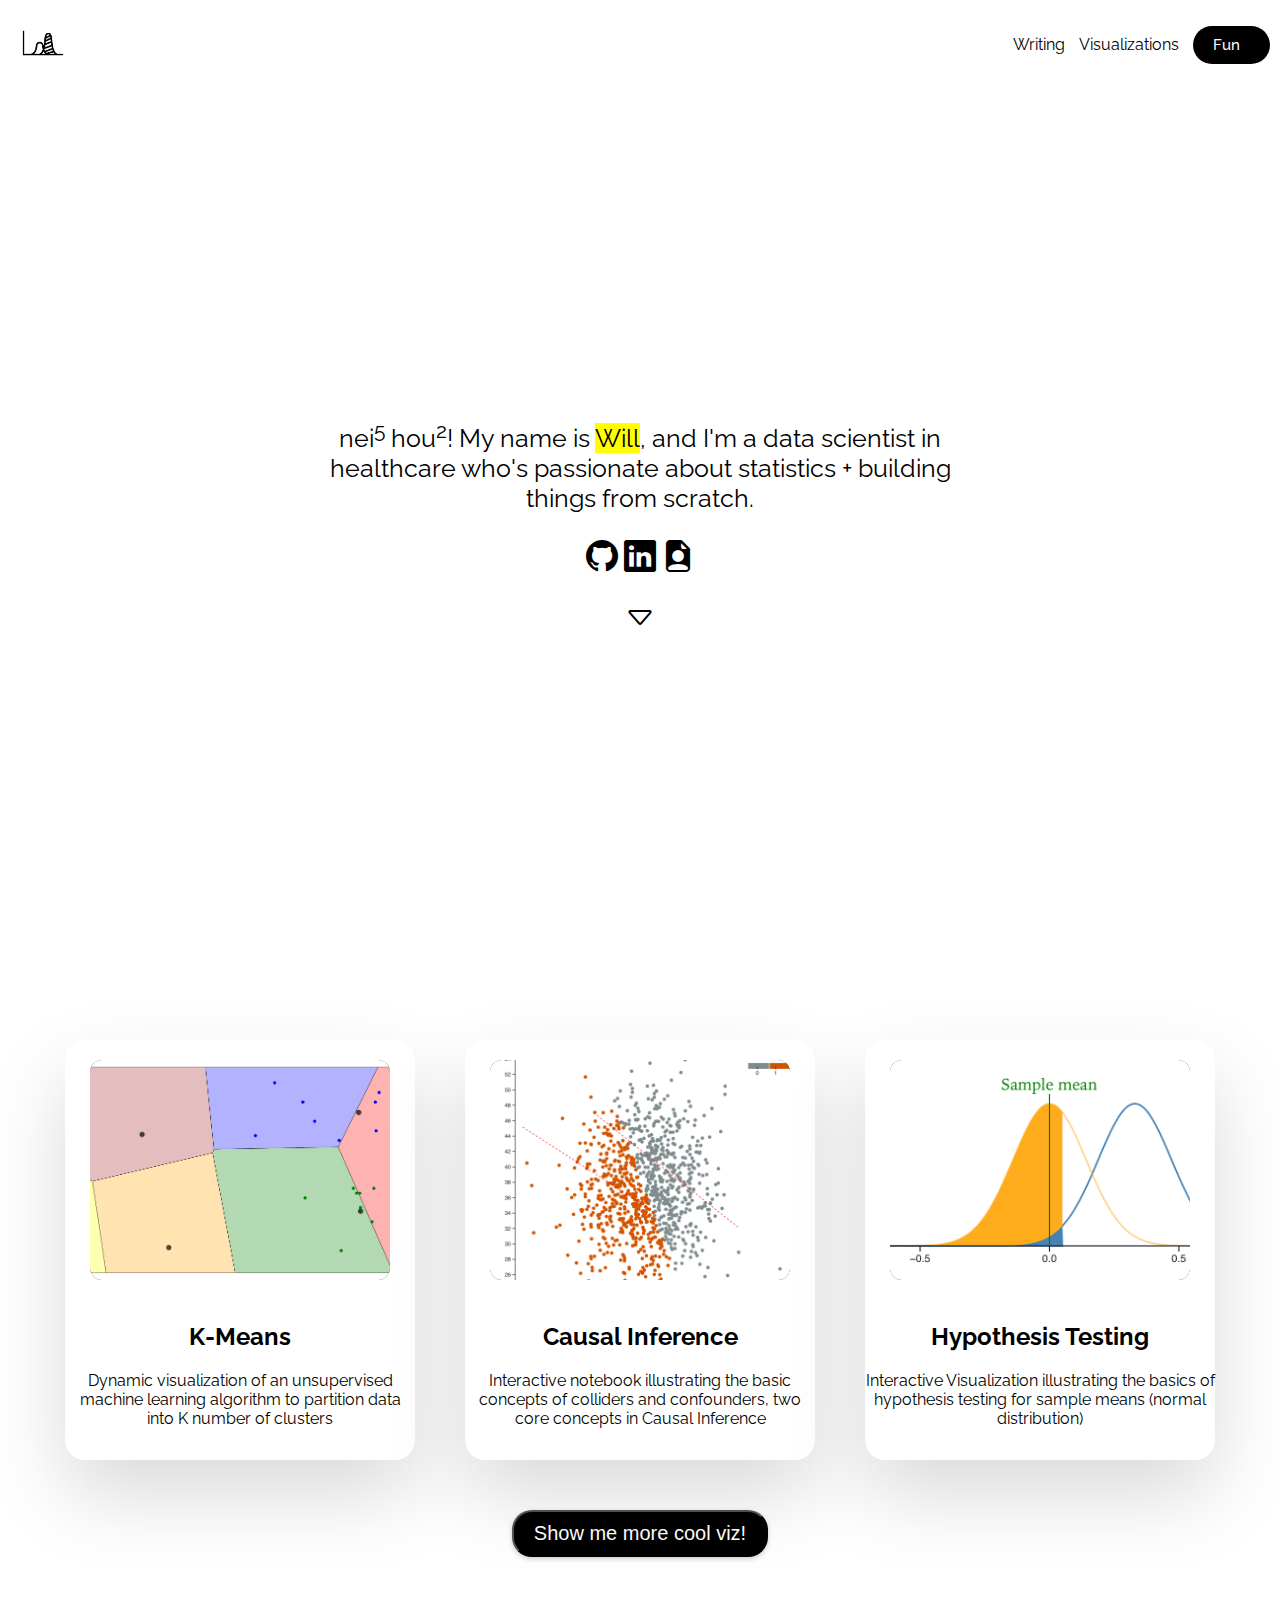
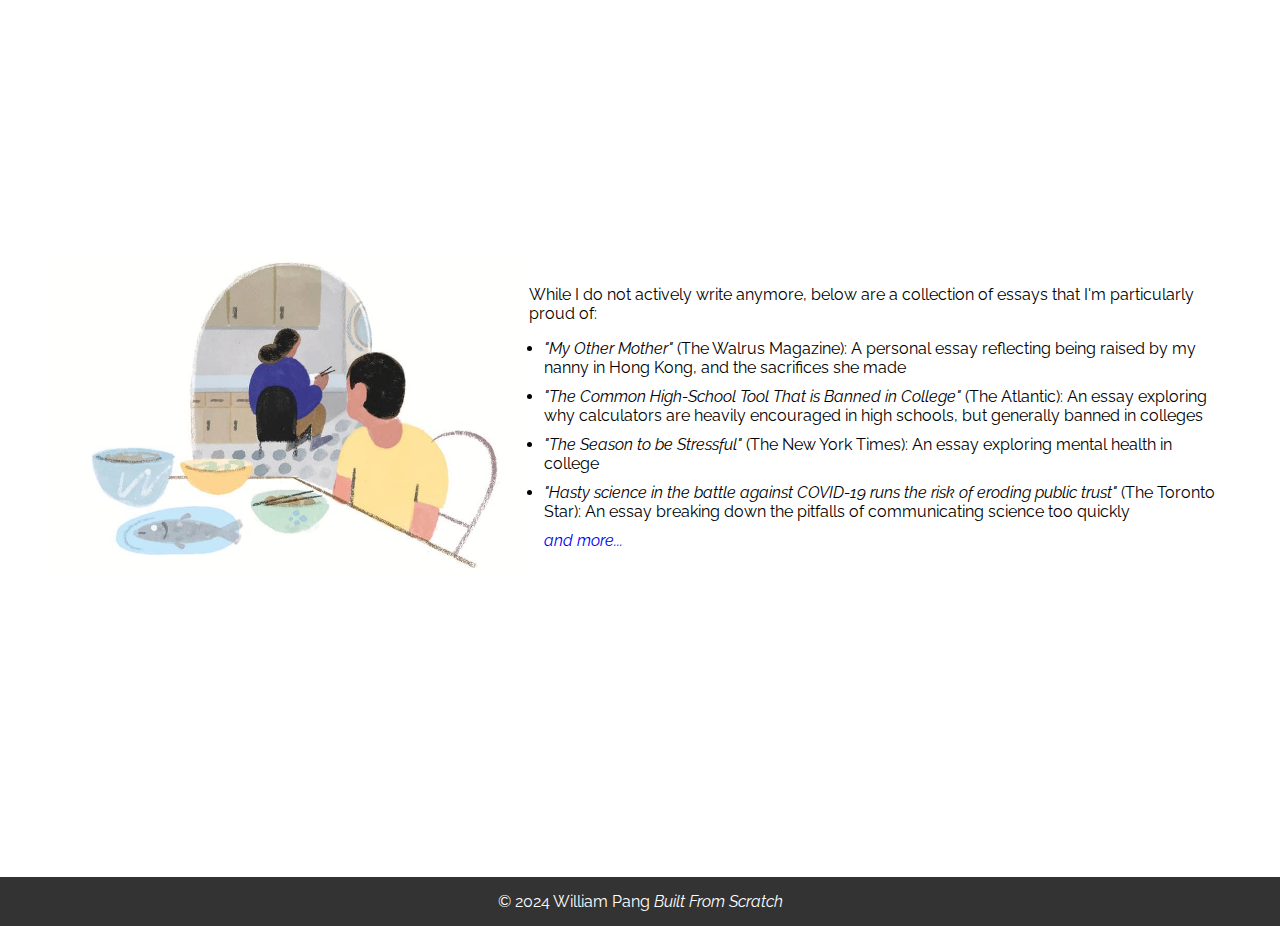
==== index.html @ 9d9d0ae9 "Added support for mobile devices meta tag" ====
<!DOCTYPE html>
<html lang="en">
<head>
    <meta charset="UTF-8">
    <!-- Meta Tag for Mobile Devices -->
    <meta name="viewport" content="width=device-width, initial-scale=1.0">
    <title>William Pang</title>
    <!-- Bootstrap Icons -->
    <link href="https://cdn.jsdelivr.net/npm/bootstrap-icons/font/bootstrap-icons.css" rel="stylesheet">
    <!-- Favicon -->
    <link rel="shortcut icon" type="image/x-icon" href="image/logo.png">
    <!-- Fonts -->
    <link rel="preconnect" href="https://fonts.googleapis.com">
    <link rel="preconnect" href="https://fonts.gstatic.com" crossorigin>
    <!-- Raleway -->
    <link href="https://fonts.googleapis.com/css2?family=Raleway:wght@100..900&display=swap" rel="stylesheet">
    <!-- Link to CSS file -->
    <link rel="stylesheet" href="css/styles.css">
</head>
<body>
    <!-- Navigation Bar -->
    <nav>
        <div class="logo">
            <img src="image/logo.png" alt="Logo">
        </div>
        <ul>
                <li><a href="#writing">Writing</a></li>
                <li><a href="#visualization">Visualizations</a></li>
                <li><button><a href="#">Fun</a></button></li>
        </ul>
    </nav>

    <!-- Landing Site About Me -->
    <div class="landing-centered-container">
        <h3 class = "raleway-400"><a href="https://www.cantonese.sheik.co.uk/dictionary/words/2949/">nei<sup>5</sup> hou<sup>2</sup></a>!
            My name is <span style="background-color: #FFFF00">Will</span>, and I'm a data scientist in healthcare who's passionate about
        statistics + building things from scratch.
            <p>
                <a href="https://github.com/will-pang" target="_blank"><i class="bi bi-github" style="font-size: 2rem"></i></a>
                <a href="https://www.linkedin.com/in/william-pang-lh/" target="_blank"><i class="bi bi-linkedin" style="font-size: 2rem"></i></a>
                <a href="https://www.overleaf.com/read/mhnhqrkftcqs#db350b" target="_blank"><i class="bi bi-file-earmark-person-fill" style="font-size: 2rem"></i></a>
            </p>
            <p>
                <a href="#visualization"><i class="bi bi-caret-down"  style="font-size: 2rem;"></i></a>
            </p>
        </h3>
    </div>

    <!-- Landing Site Visualization Highlights -->
  <div class="cards-container" id = "visualization">

    <div class="custom-card">
      <div class="img-box"><a href="https://observablehq.com/@williampangbest1/k-means-clustering"><img src="image/kmeans.png"></a></div>
      <div class="custom-content">
        <h2>K-Means</h2>
        <p>Dynamic visualization of an unsupervised machine learning algorithm to partition data into K number of clusters</p>
      </div>
    </div>

    <div class="custom-card">
      <div class="img-box"><a href = "https://observablehq.com/@williampangbest1/colliders-and-confounders"><img src="image/confounders.png"></a></div>
      <div class="custom-content">
        <h2>Causal Inference</h2>
        <p>Interactive notebook illustrating the basic concepts of colliders and confounders, two core concepts in Causal Inference</p>
      </div>
    </div>

    <div class="custom-card">
      <div class="img-box"><a href = "https://observablehq.com/@williampangbest1/hypothesis-testing"><img src="image/normal.png"></a></div>
      <div class="custom-content">
        <h2>Hypothesis Testing</h2>
        <p>Interactive Visualization illustrating the basics of hypothesis testing for sample means (normal distribution)</p>
      </div>
    </div>
  </div>

    <div class="generic-centered-container">
        <a href = "https://observablehq.com/@williampangbest1"><button class="pill-btn">Show me more cool viz!</button></a>
    </div>

    <!-- Landing Site Writing Highlights -->
    <div class = "single-image-single-text-container" id = "writing">

        <div class = "image">
            <a href = "https://thewalrus.ca/my-other-mother/"><img src="image/My-Other-Mother.jpg" alt="Your Image"></a>
        </div>

        <div class = "text">
            <p>While I do not actively write anymore, below are a collection of essays that I'm particularly proud of:</p>
            <ul>
                <li>
                    <a href = "https://thewalrus.ca/my-other-mother/"><em>"My Other Mother"</em> (The Walrus Magazine):</a>
                A personal essay reflecting being raised by my nanny in Hong Kong, and the sacrifices she made
                </li>

                <li>
                    <a href = "https://www.theatlantic.com/education/archive/2016/12/the-conundrum-of-calculators-in-the-classroom/493961/#">
                        <em>"The Common High-School Tool That is Banned in College"</em> (The Atlantic):</a>
                    An essay exploring why calculators are heavily encouraged in high schools, but generally banned in colleges
                </li>

                <li>
                    <a href = "https://www.nytimes.com/2016/12/19/opinion/the-season-to-be-stressful.html">
                        <em>"The Season to be Stressful"</em> (The New York Times):</a>
                    An essay exploring mental health in college
                </li>

                <li>
                    <a href = "https://www.nytimes.com/2016/12/19/opinion/the-season-to-be-stressful.html">
                        <em>"Hasty science in the battle against COVID-19 runs the risk of eroding public trust"</em> (The Toronto Star):</a>
                    An essay breaking down the pitfalls of communicating science too quickly
                </li>

                    <a style = "text-decoration: none" href = "https://muckrack.com/william-pang">
                        <em>and more...</em>
                    </a>
            </ul>
        </div>
    </div>

<footer class="site-footer">
        <div class="footer-content">
            <p>&copy; 2024 William Pang <em>Built From Scratch</em></p>
        </div>
</footer>




</body>
</html>
---- css/styles.css ----
/* References:
- CSS Flex Box Guide: https://css-tricks.com/snippets/css/a-guide-to-flexbox/
/*

/* Global */

html, body {
    font-family: "Raleway", sans-serif;
    font-weight: 400;
    height: 100%;
    margin: 0;
}

/* Text */

h3 {
    font-size: 25px;
    font-family: "Raleway", sans-serif;
    font-weight: 400;
}

h3 a {
    text-decoration: None;
    color: black;
}

/* Fonts */

.raleway-400 {
  font-family: "Raleway", sans-serif;
  font-optical-sizing: auto;
  font-weight: 400;
  font-style: normal;
}

/* Containers */

/* Landing Center */
.landing-centered-container {
    display: flex;
    justify-content: center;
    align-items: center;
    margin: auto;
    height: 100%;
    width: 50%;
    text-align: center;
}

/* Cards Containers */
.cards-container {
    position: relative;
    display: flex;
    justify-content: center;
    align-items: center;
    flex-wrap: wrap;
    gap: 30px 50px;
    padding: 50px 50px;
}
.cards-container .custom-card {
    position: relative;
    display: flex;
    justify-content: center;
    align-items: space-evenly;
    width: 350px;
    max-width: 100%;
    height: 420px;
    background: #FFF;
    border-radius: 20px;
    box-shadow: 0 35px 80px rgba(0, 0, 0, 0.15);
}

.cards-container .custom-card .img-box {
    position: absolute;
    top: 20px;
    width: 300px;
    height: 220px;
    background: #333;
    border-radius: 12px;
    overflow: hidden;
}

.cards-container .custom-card .img-box img {
    position: absolute;
    top: 0;
    left: 0;
    width: 100%;
    height: 100%;
    object-fit: cover;
}
.cards-container .custom-card .custom-content {
    position: absolute;
    top: 252px;
    width: 100%;
    height: 35px;
    padding: 10px;
    text-align: center;
}

/* Generic Center Box */
.generic-centered-container{
    display: flex;
    justify-content: center;
}

/* Single Image and Text side by side container */
.single-image-single-text-container{
    display: flex;
    justify-content: center;
    align-items: center;
    height: 100%;
    max-width: 100%;
    padding: 10px 50px;
    gap: 5px;
}

.single-image-single-text-container .image{
    display: flex;
    justify-content: center;
    align-items: center;
}

.single-image-single-text-container .image img{
    max-width: 100%
}

.single-image-single-text-container .text{
    justify-content: baseline;
    max-width: 100%
}

.single-image-single-text-container ul {
    padding-left: 15px;

}

.single-image-single-text-container ul li {
    margin: 10px 0
}

.single-image-single-text-container ul li a {
    text-decoration: None;
    color: black;
}

/* Navigation Bar */

.logo img {
    height: 50px;
    width: auto;
    margin-right: 10px;
}

nav {
    background-color: #FFF;
    padding: 10px;
    font-family: 'Raleway';
    font-weight: 400;
    display: flex;
    justify-content: space-between;
    align-items: center;
}

nav ul li{
    display: inline;
}

nav ul li a{
    margin-right: 10px;
    text-decoration: None;
    color: black;
}

nav ul li button {
    flex-direction: column;
    align-items: center;
    padding: 10px 20px;
    border-radius: 60px;
    border: none;
    background: black;
    color: #DFDEDF;
}

nav ul li button a{
    color: white;
    font-family: 'Raleway';
    font-weight: 500;
    font-size: 15px;
}

/* Buttons */
.pill-btn {
  background-color: black;
  color: white;
  padding: 10px 20px;
  border-radius: 20px;
  font-size: 20px;
  box-shadow: 0 2px 5px rgba(0, 0, 0, 0.2);
}

/* Footer */
.site-footer {
    background-color: #333;
    color: #fff;
    text-align: center;
    padding: 15px 0;
    position: relative;
    bottom: 0;
    width: 100%;
}

.footer-content {
    max-width: 1200px;
    margin: 0 auto;
    padding: 0 20px;
}

.footer-content p {
    margin: 0;
}
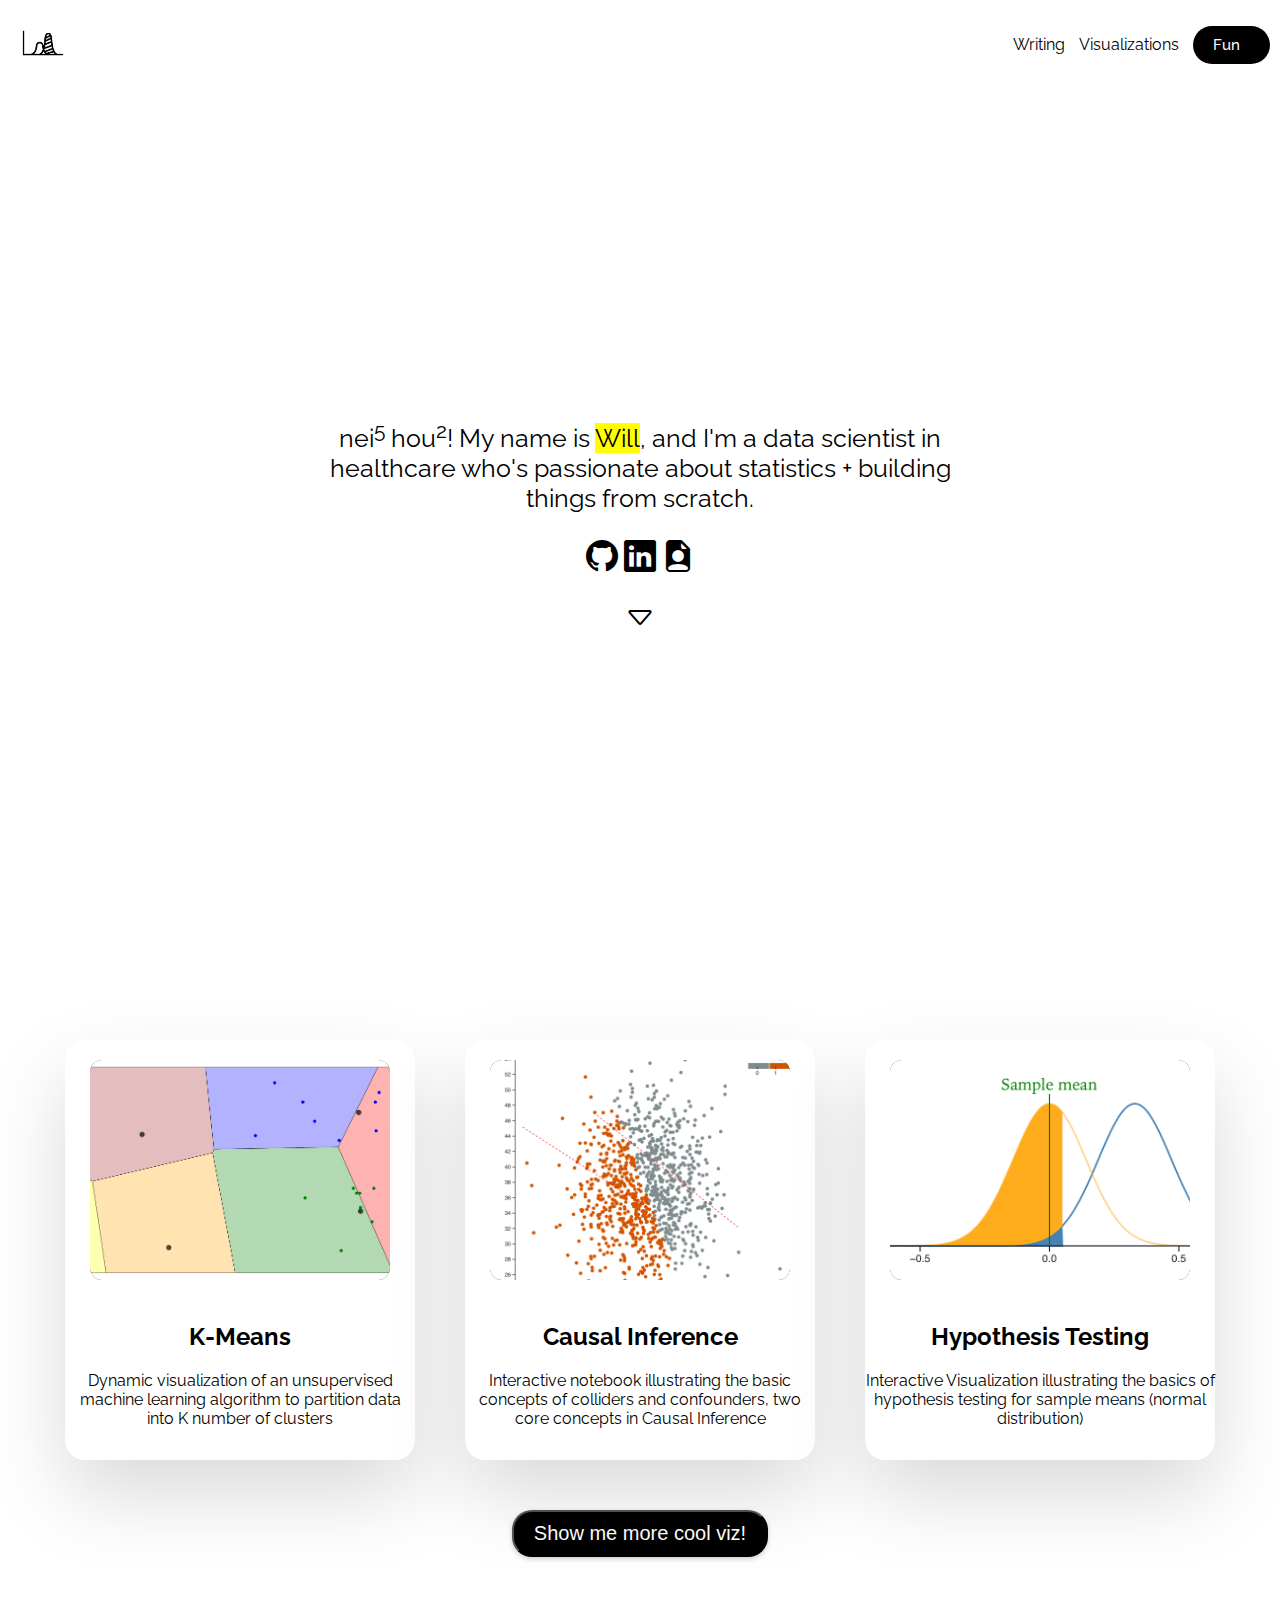
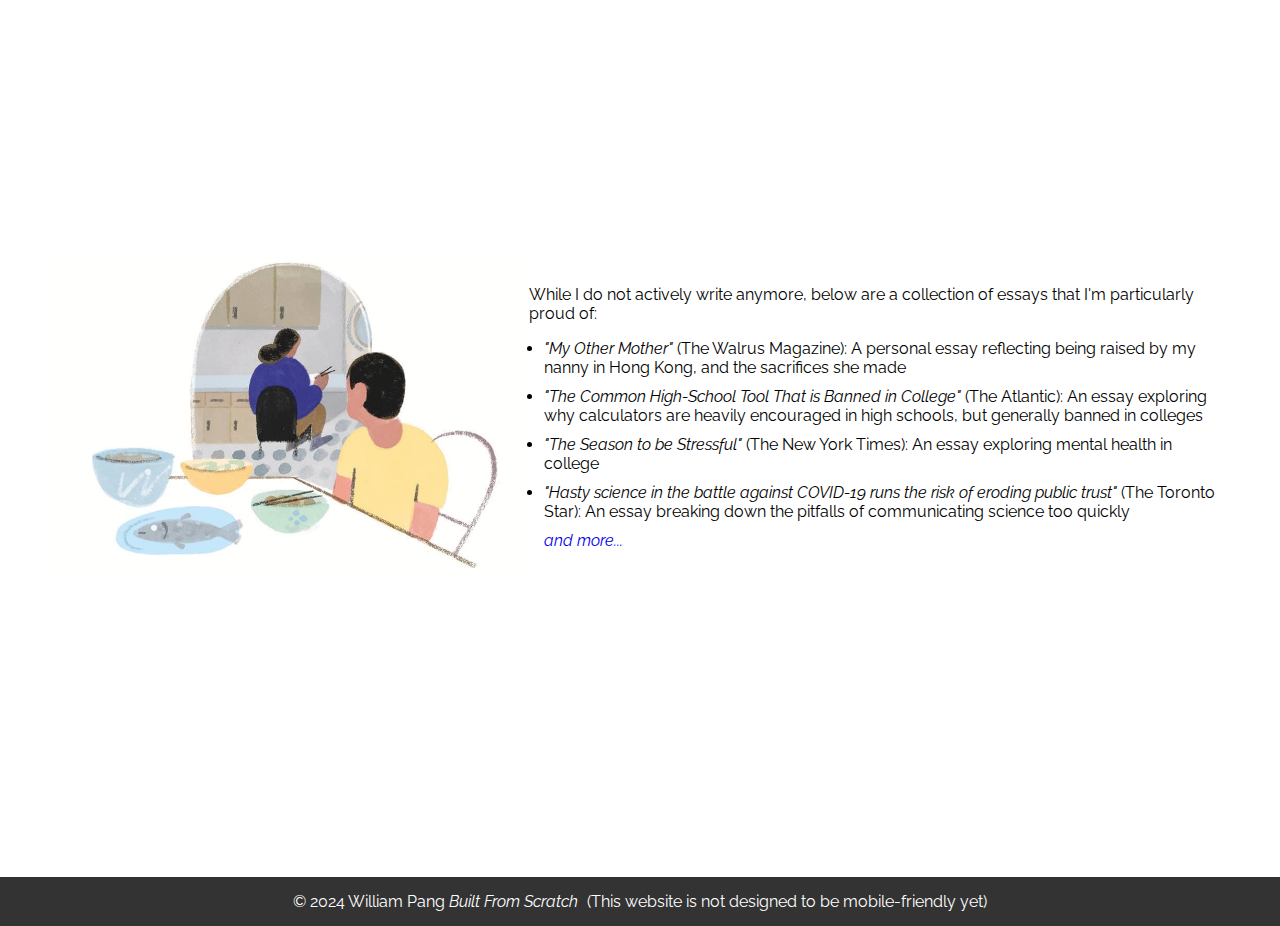
==== commit 28564461: "Changed footer description" ====
--- a/index.html
+++ b/index.html
@@ -120,7 +120,8 @@
 
 <footer class="site-footer">
         <div class="footer-content">
-            <p>&copy; 2024 William Pang <em>Built From Scratch</em></p>
+            <p>&copy; 2024 William Pang <em>Built From Scratch</em>&ensp;(This website is not designed to
+                be mobile-friendly yet)</p>
         </div>
 </footer>
 
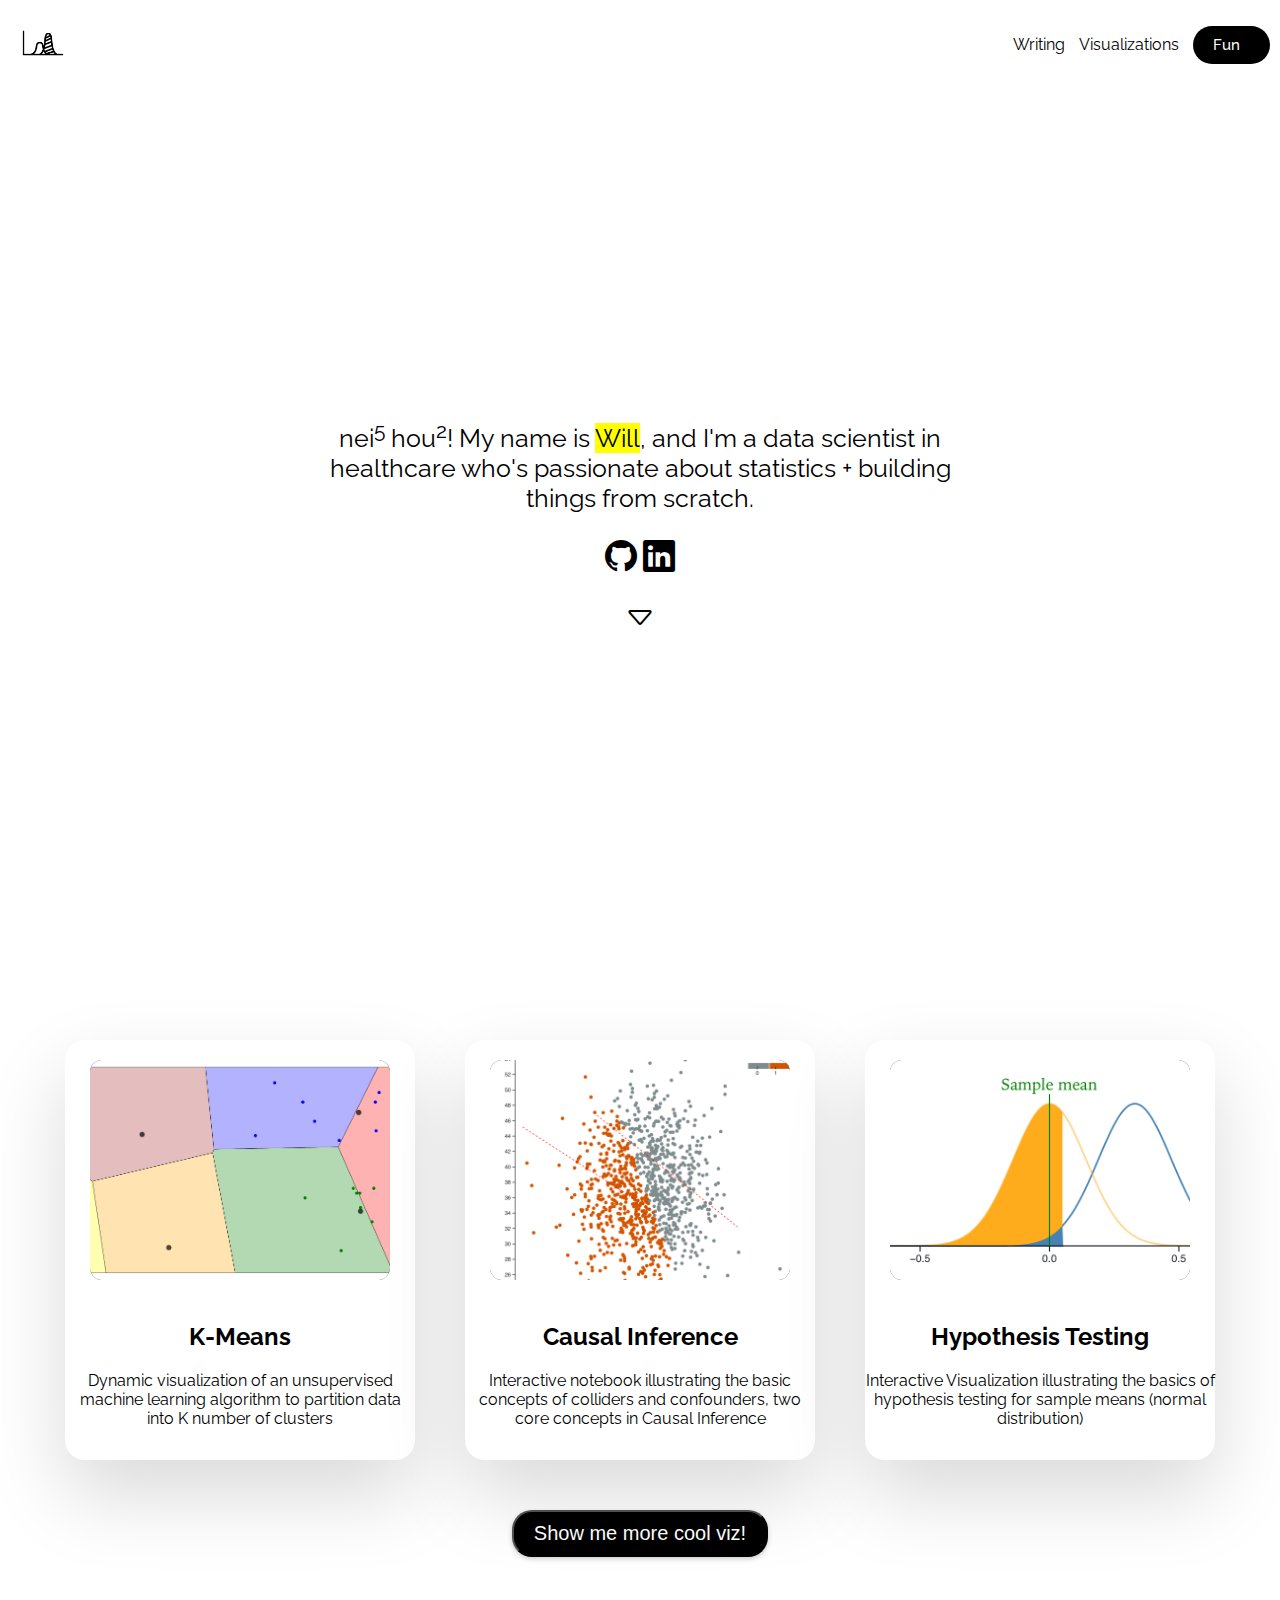
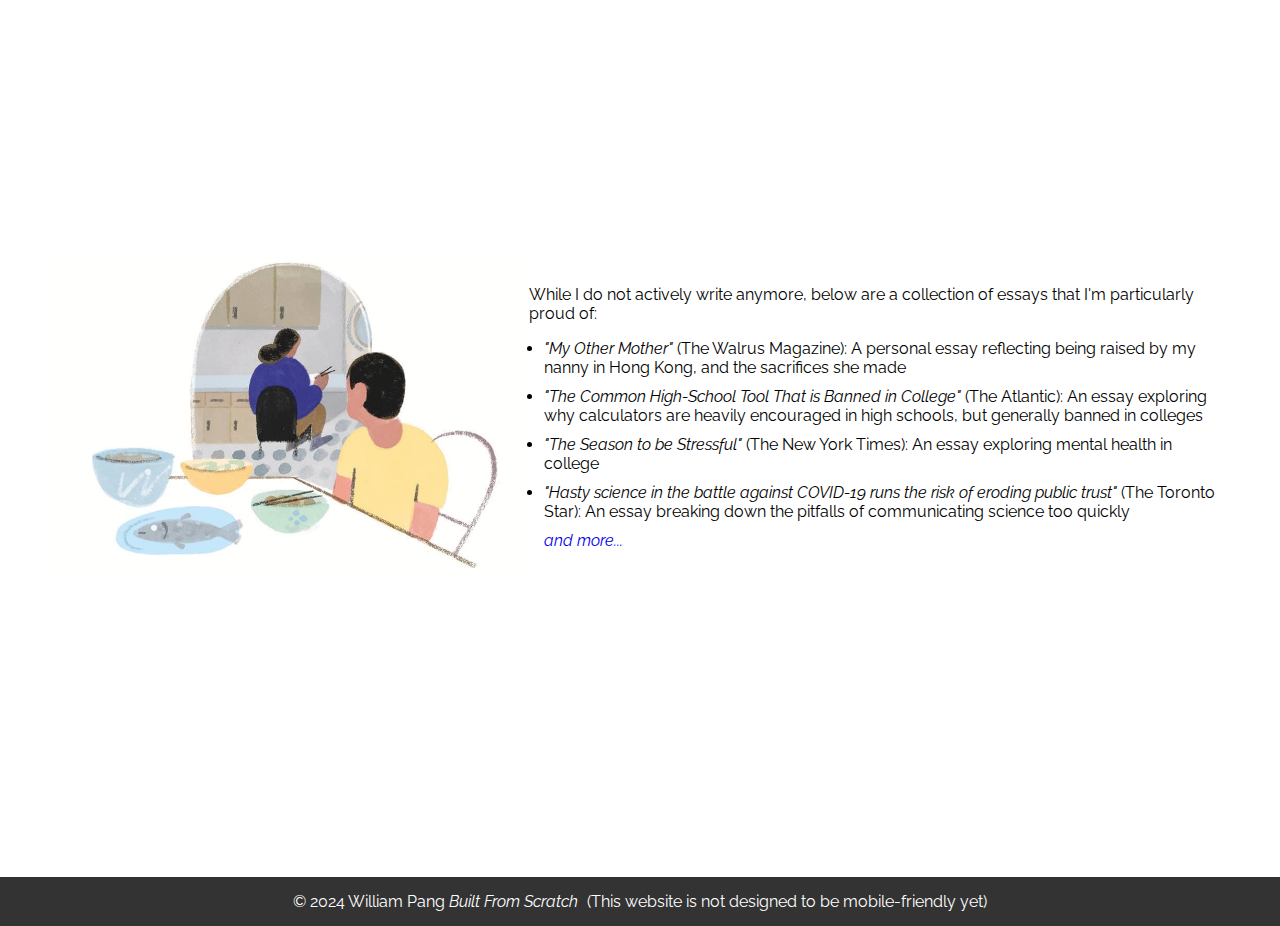
==== commit 68c3951c: "Minor change" ====
--- a/index.html
+++ b/index.html
@@ -38,7 +38,7 @@
             <p>
                 <a href="https://github.com/will-pang" target="_blank"><i class="bi bi-github" style="font-size: 2rem"></i></a>
                 <a href="https://www.linkedin.com/in/william-pang-lh/" target="_blank"><i class="bi bi-linkedin" style="font-size: 2rem"></i></a>
-                <a href="https://www.overleaf.com/read/mhnhqrkftcqs#db350b" target="_blank"><i class="bi bi-file-earmark-person-fill" style="font-size: 2rem"></i></a>
+<!--                <a href="https://www.overleaf.com/read/mhnhqrkftcqs#db350b" target="_blank"><i class="bi bi-file-earmark-person-fill" style="font-size: 2rem"></i></a>-->
             </p>
             <p>
                 <a href="#visualization"><i class="bi bi-caret-down"  style="font-size: 2rem;"></i></a>
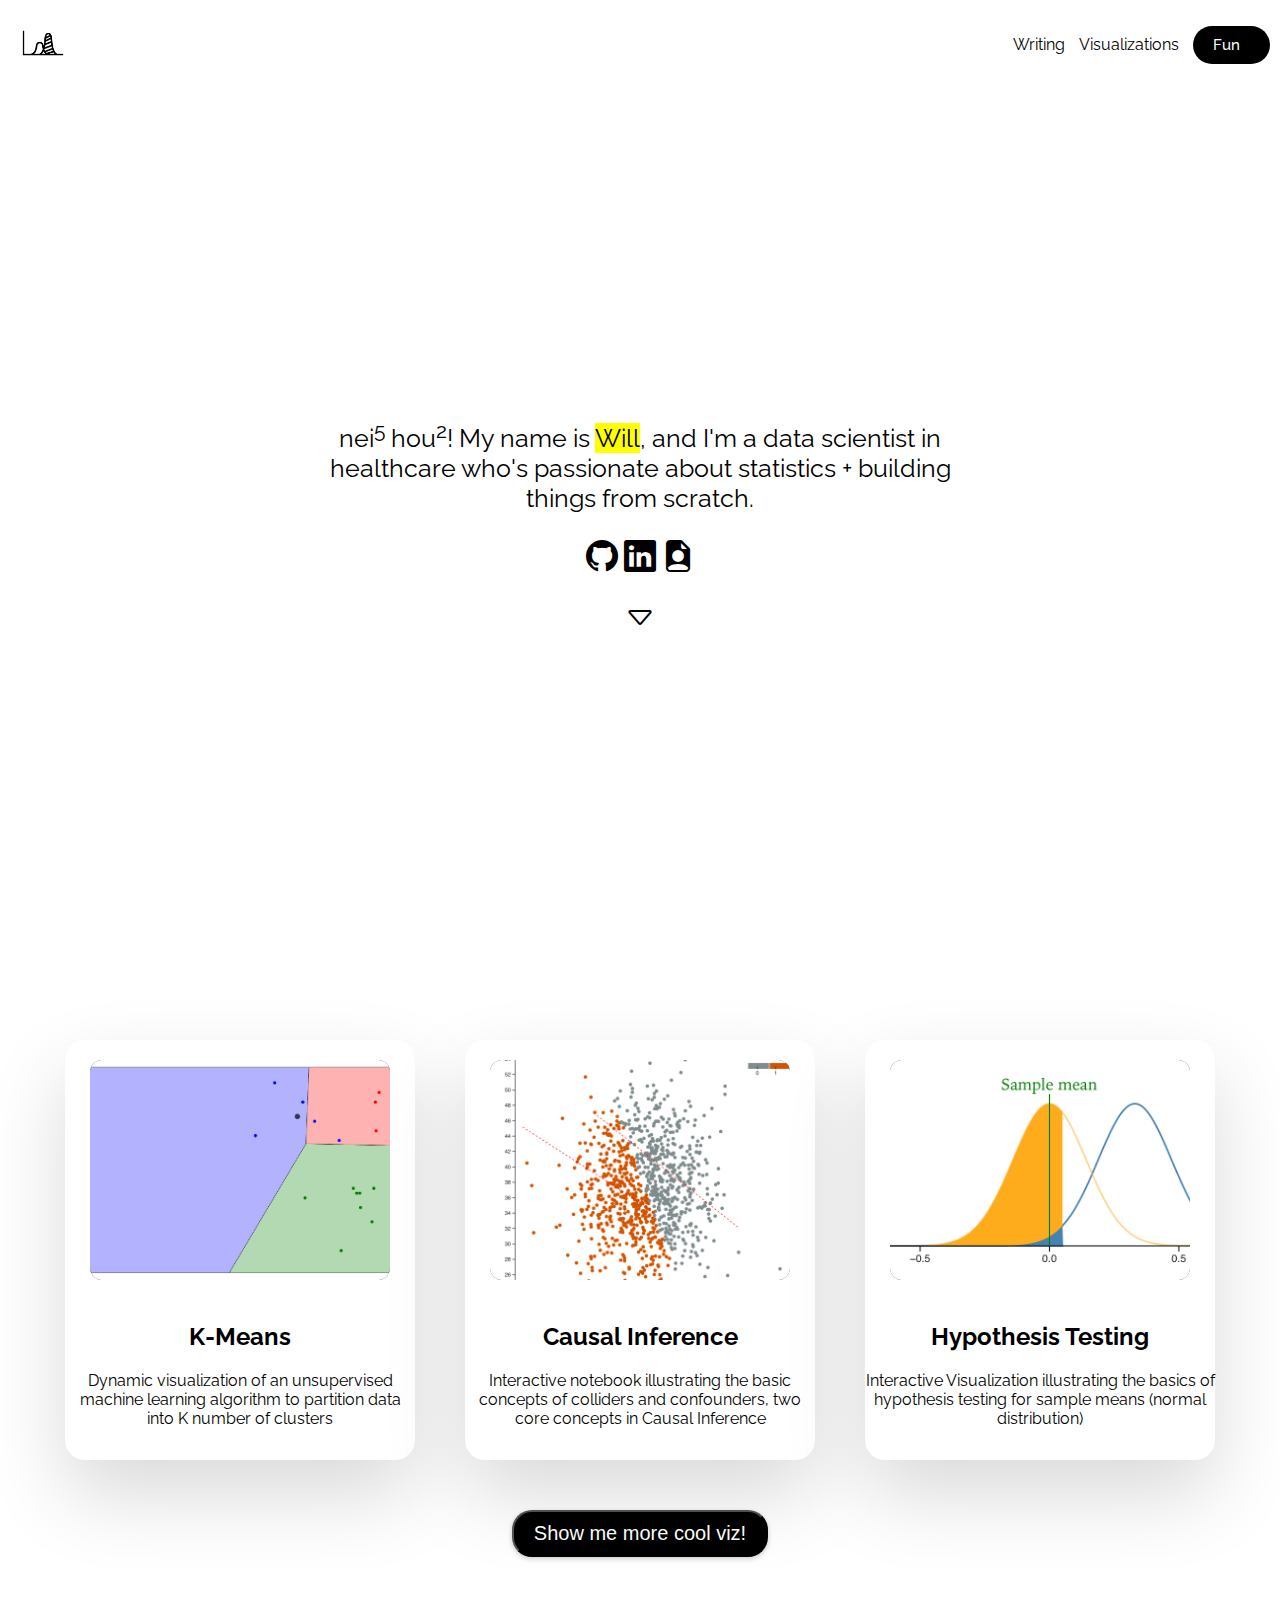
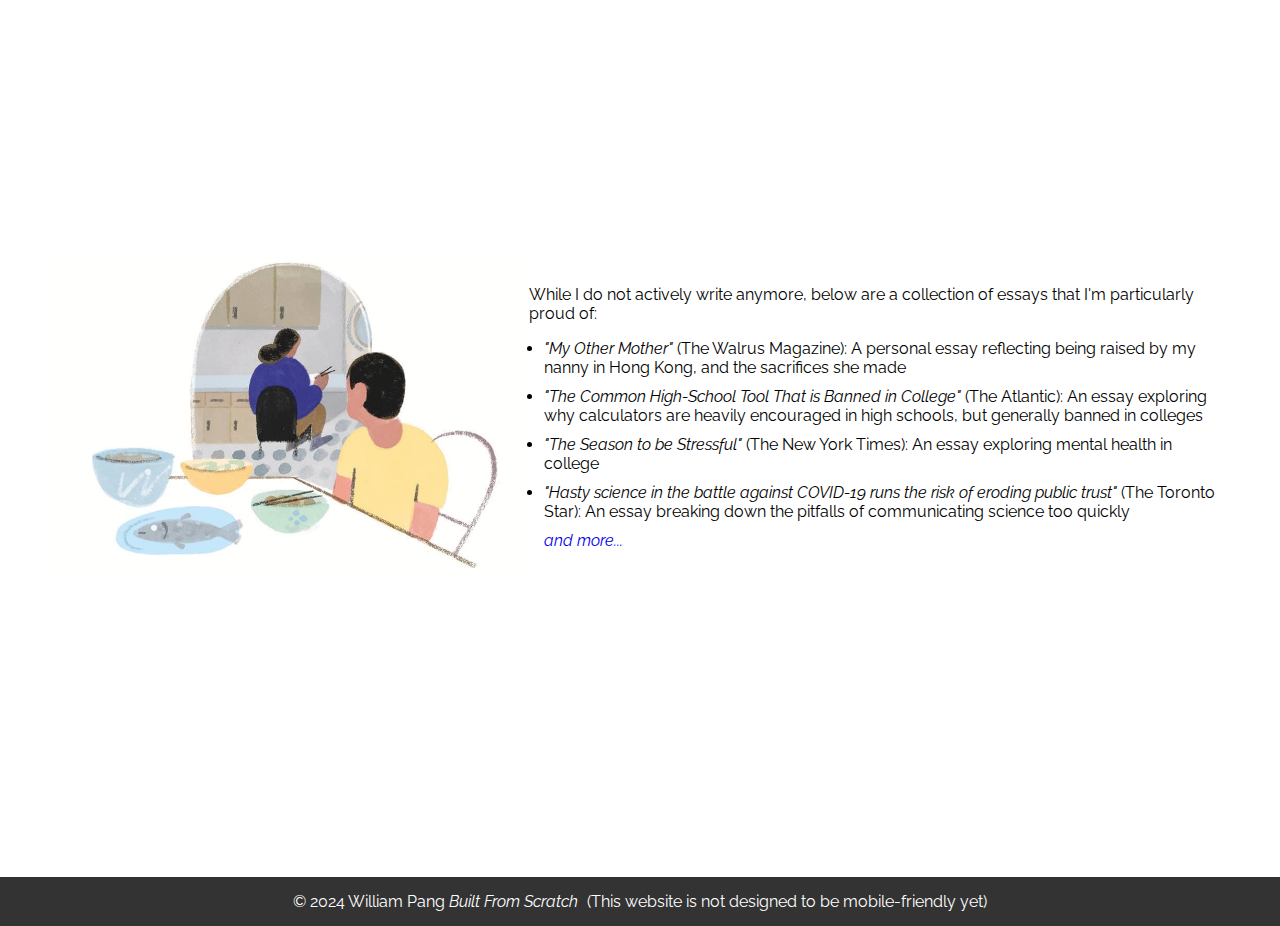
==== commit 106d7582: "Minor change" ====
--- a/index.html
+++ b/index.html
@@ -38,7 +38,7 @@
             <p>
                 <a href="https://github.com/will-pang" target="_blank"><i class="bi bi-github" style="font-size: 2rem"></i></a>
                 <a href="https://www.linkedin.com/in/william-pang-lh/" target="_blank"><i class="bi bi-linkedin" style="font-size: 2rem"></i></a>
-<!--                <a href="https://www.overleaf.com/read/mhnhqrkftcqs#db350b" target="_blank"><i class="bi bi-file-earmark-person-fill" style="font-size: 2rem"></i></a>-->
+                <a href="https://www.overleaf.com/read/mhnhqrkftcqs#db350b" target="_blank"><i class="bi bi-file-earmark-person-fill" style="font-size: 2rem"></i></a>
             </p>
             <p>
                 <a href="#visualization"><i class="bi bi-caret-down"  style="font-size: 2rem;"></i></a>
@@ -72,6 +72,7 @@
         <p>Interactive Visualization illustrating the basics of hypothesis testing for sample means (normal distribution)</p>
       </div>
     </div>
+
   </div>
 
     <div class="generic-centered-container">
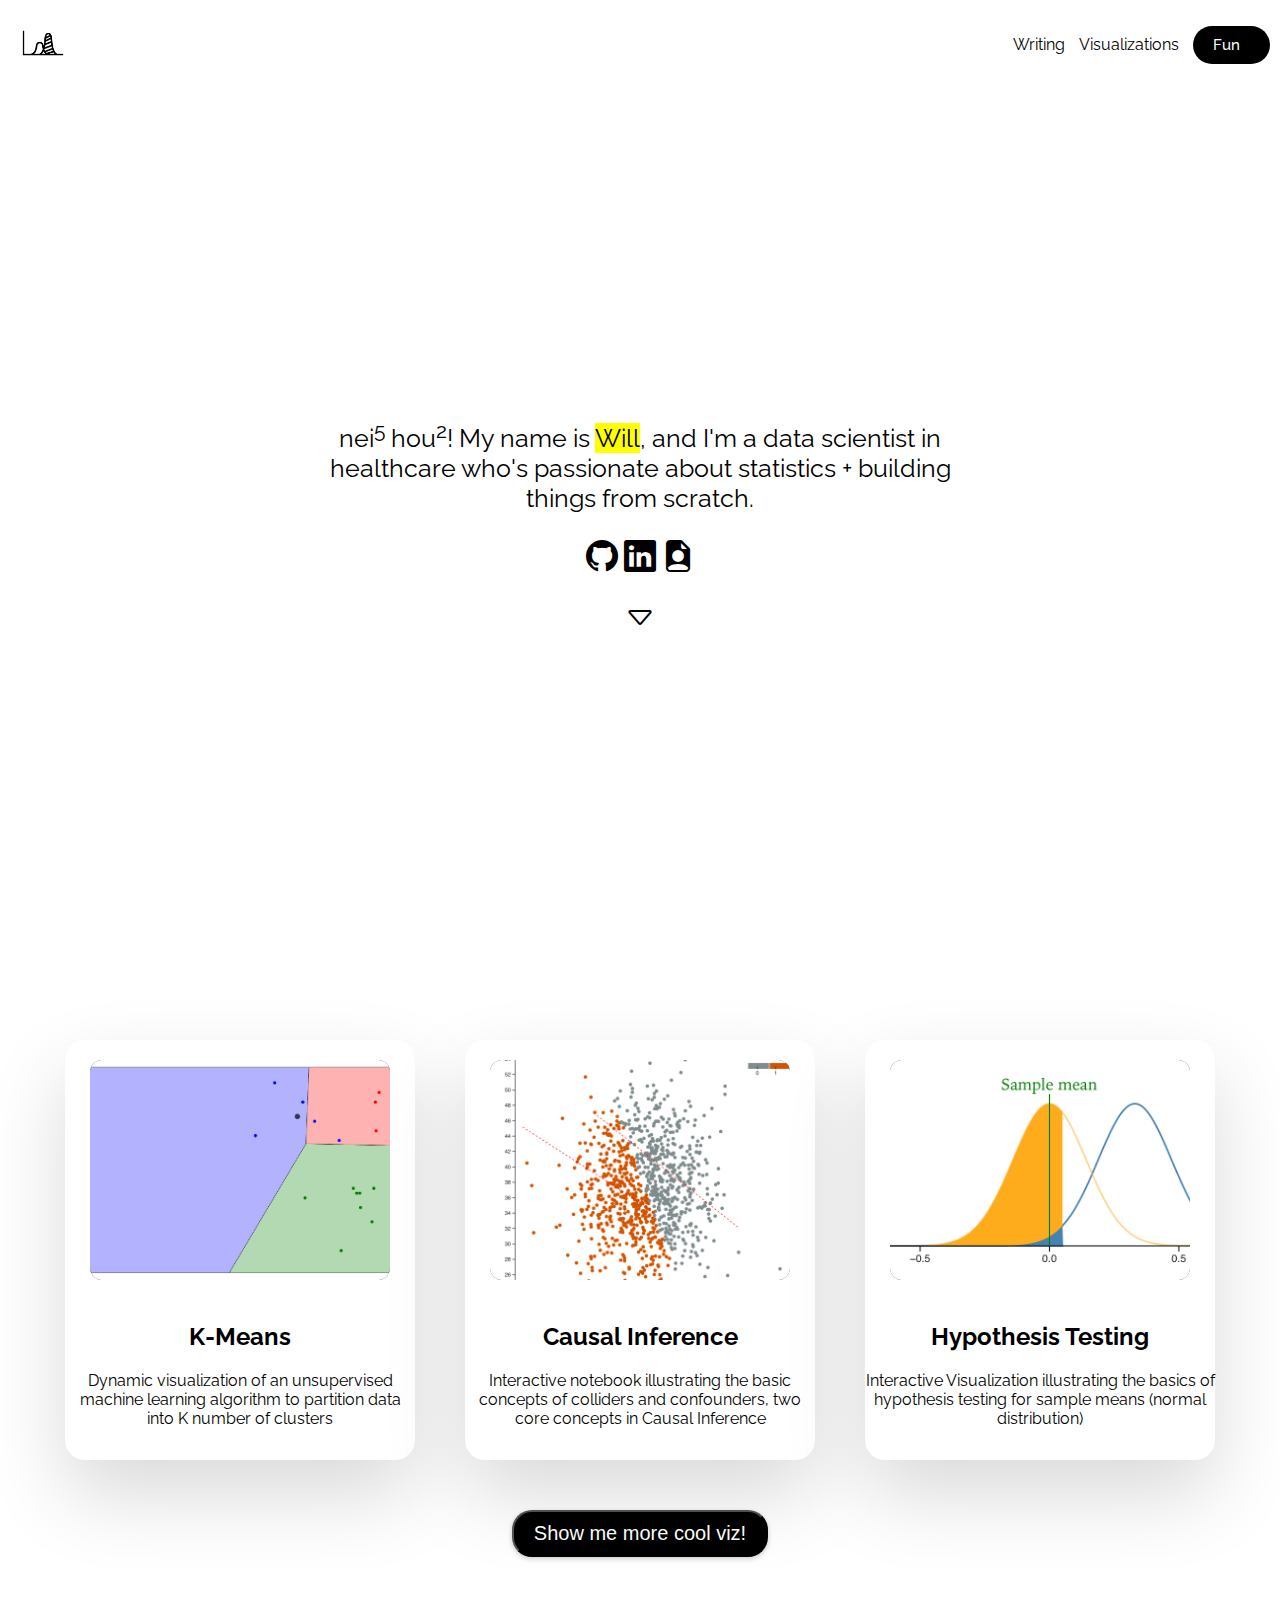
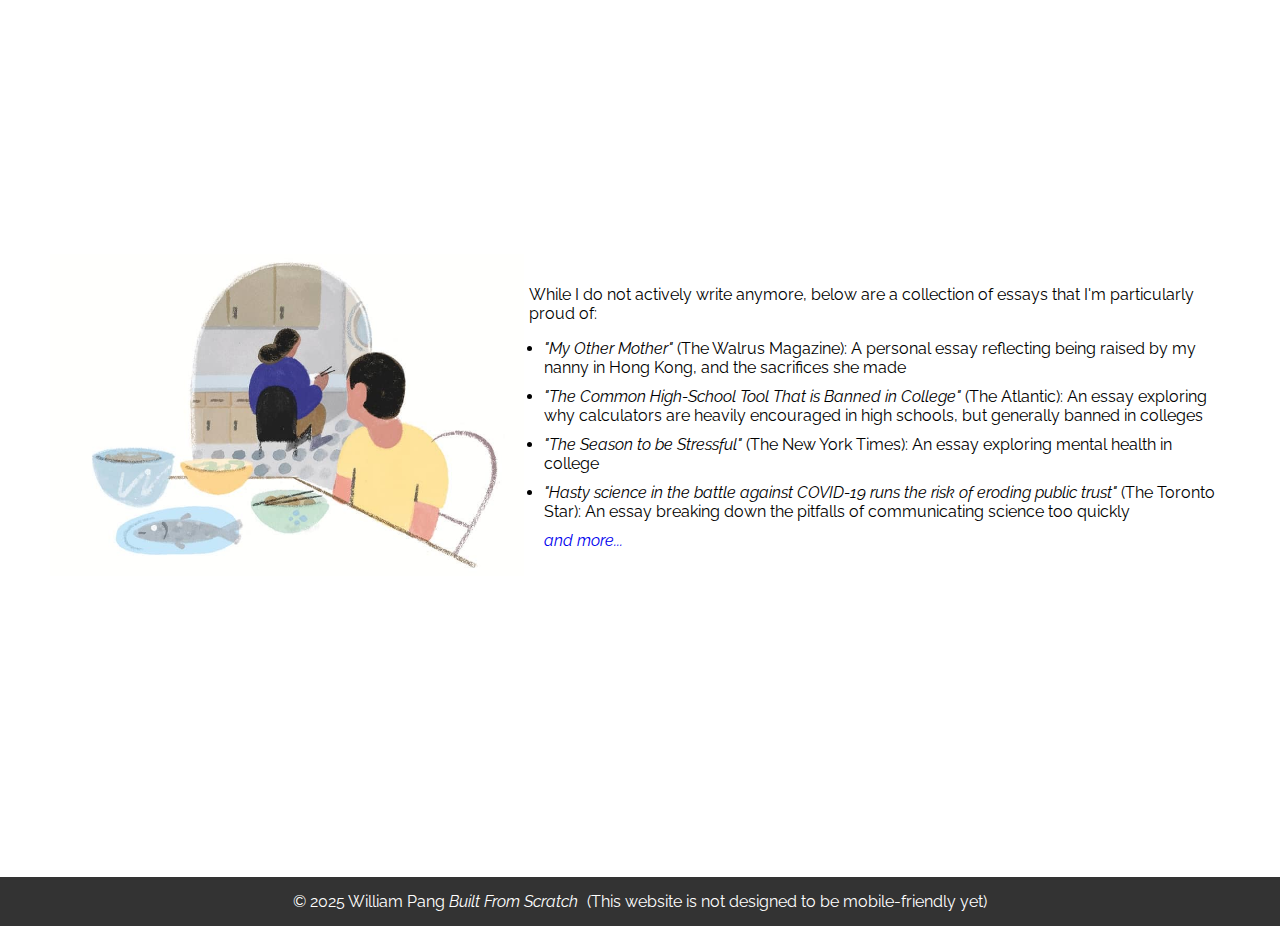
==== commit c6e19bfb: "Update index.html" ====
--- a/index.html
+++ b/index.html
@@ -121,7 +121,7 @@
 
 <footer class="site-footer">
         <div class="footer-content">
-            <p>&copy; 2024 William Pang <em>Built From Scratch</em>&ensp;(This website is not designed to
+            <p>&copy; 2025 William Pang <em>Built From Scratch</em>&ensp;(This website is not designed to
                 be mobile-friendly yet)</p>
         </div>
 </footer>
@@ -130,4 +130,4 @@
 
 
 </body>
-</html>+</html>
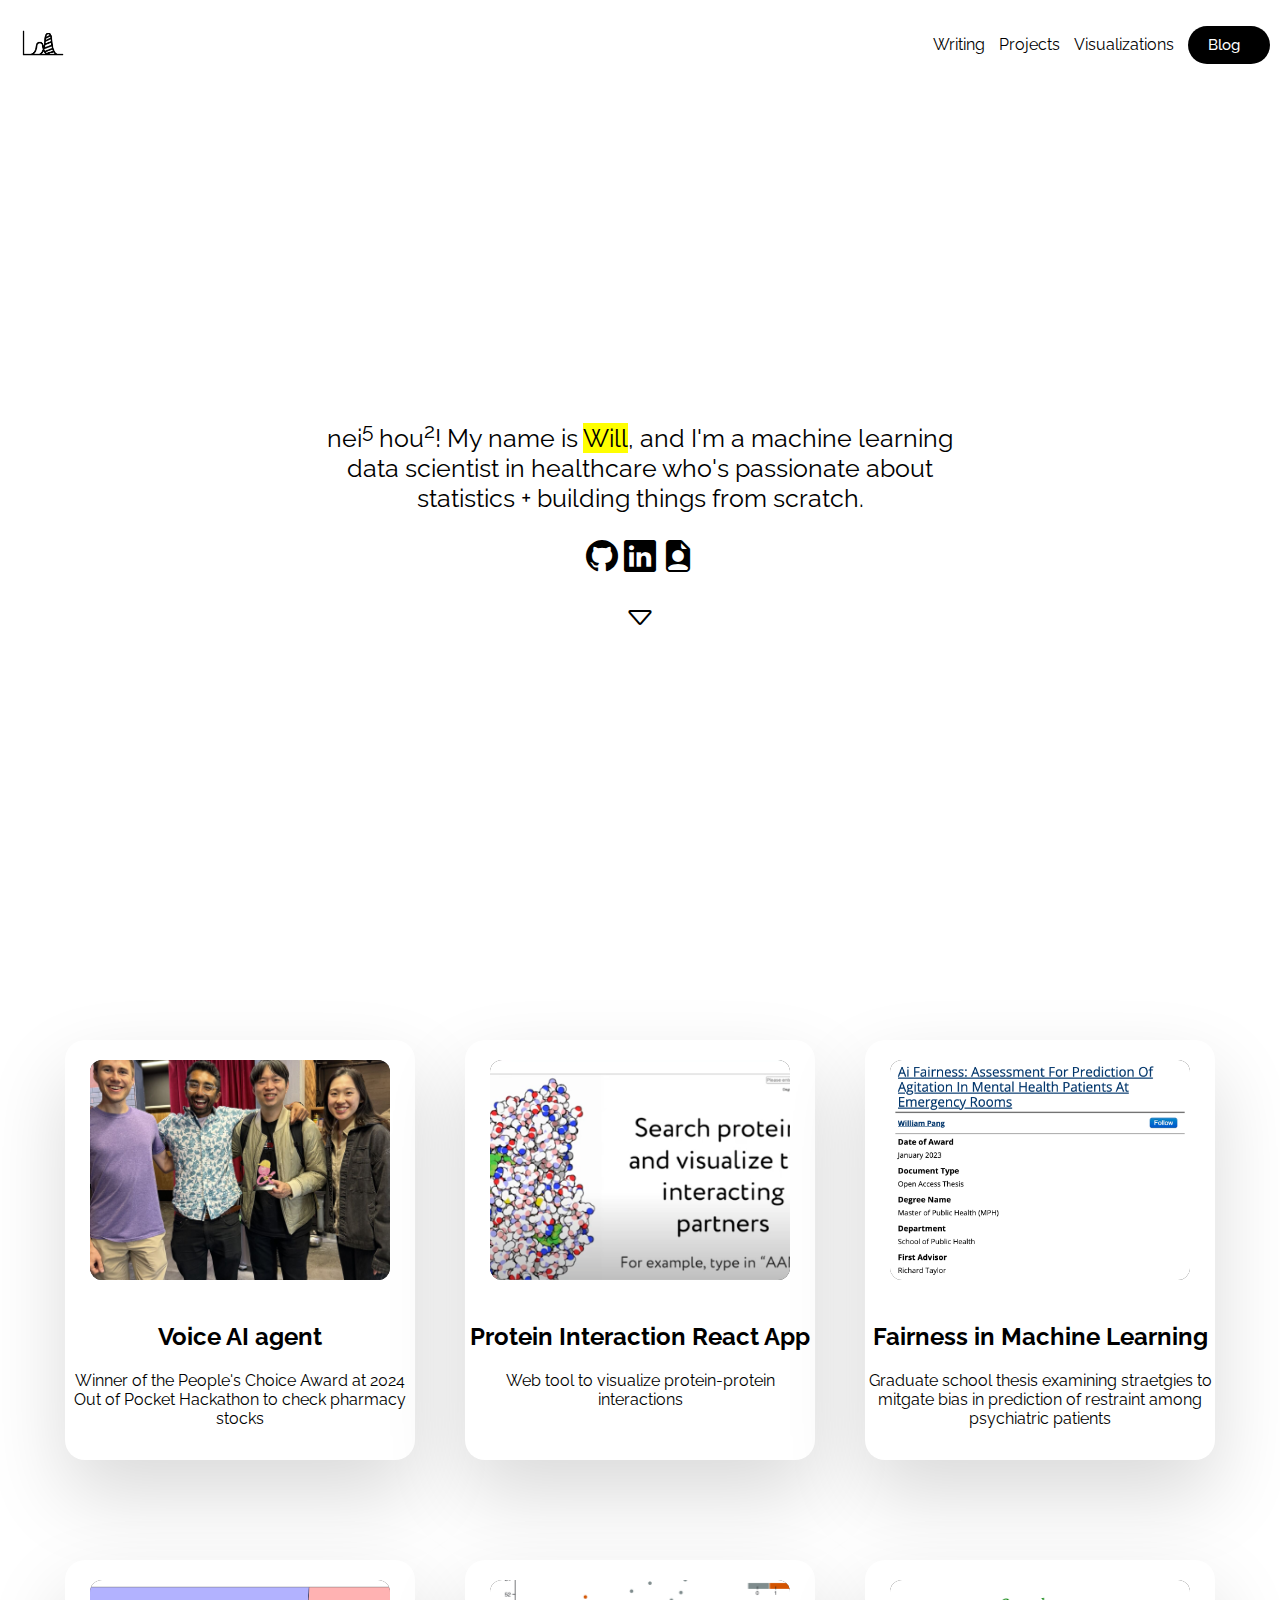
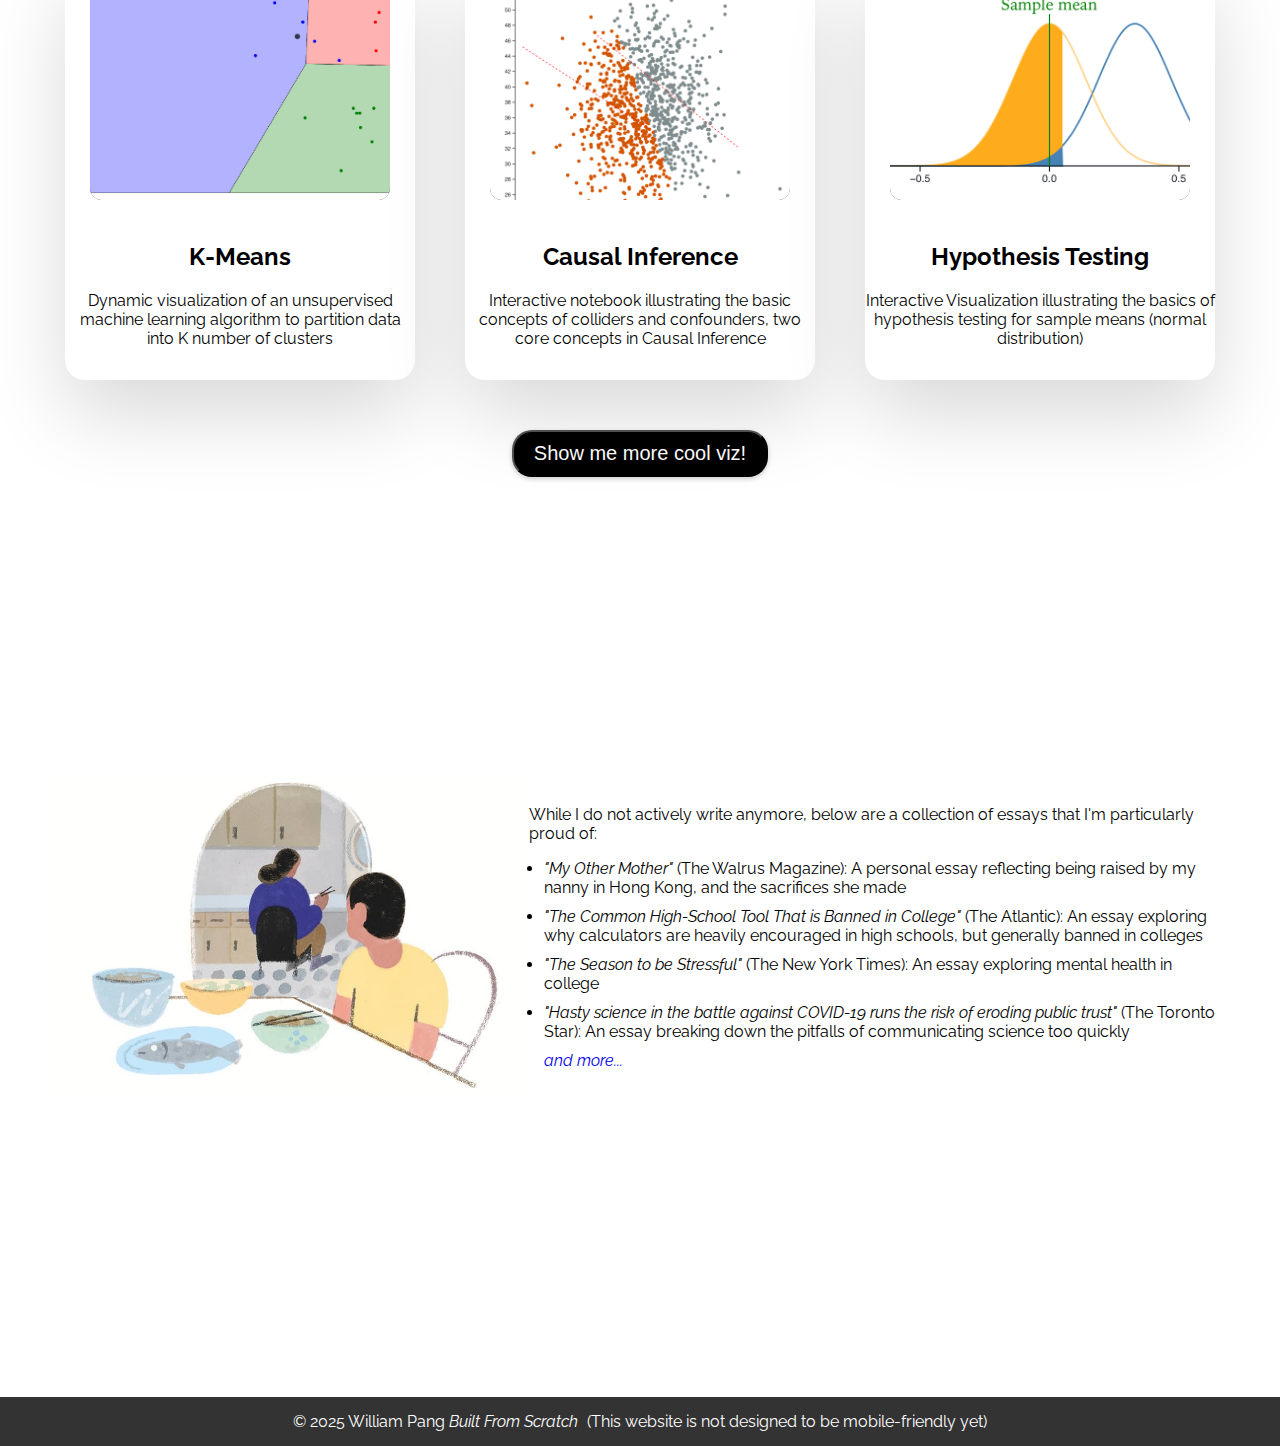
==== commit 943b7d58: "Updated website" ====
--- a/index.html
+++ b/index.html
@@ -25,15 +25,16 @@
         </div>
         <ul>
                 <li><a href="#writing">Writing</a></li>
+                <li><a href="#projects">Projects</a></li>
                 <li><a href="#visualization">Visualizations</a></li>
-                <li><button><a href="#">Fun</a></button></li>
+                <li><button><a href="#">Blog</a></button></li>
         </ul>
     </nav>
 
     <!-- Landing Site About Me -->
     <div class="landing-centered-container">
         <h3 class = "raleway-400"><a href="https://www.cantonese.sheik.co.uk/dictionary/words/2949/">nei<sup>5</sup> hou<sup>2</sup></a>!
-            My name is <span style="background-color: #FFFF00">Will</span>, and I'm a data scientist in healthcare who's passionate about
+            My name is <span style="background-color: #FFFF00">Will</span>, and I'm a machine learning data scientist in healthcare who's passionate about
         statistics + building things from scratch.
             <p>
                 <a href="https://github.com/will-pang" target="_blank"><i class="bi bi-github" style="font-size: 2rem"></i></a>
@@ -41,18 +42,46 @@
                 <a href="https://www.overleaf.com/read/mhnhqrkftcqs#db350b" target="_blank"><i class="bi bi-file-earmark-person-fill" style="font-size: 2rem"></i></a>
             </p>
             <p>
-                <a href="#visualization"><i class="bi bi-caret-down"  style="font-size: 2rem;"></i></a>
+                <a href="#projects"><i class="bi bi-caret-down"  style="font-size: 2rem;"></i></a>
             </p>
         </h3>
     </div>
 
+     <!-- Landing Site Projects Highlights -->
+  <div class="cards-container" id = "projects">
+
+    <div class="custom-card">
+      <div class="img-box"><a href="https://www.youtube.com/watch?v=MrYR_rh5ipw"><img src="image/hackathon.png"></a></div>
+      <div class="custom-content">
+        <h2><a href="https://www.youtube.com/watch?v=MrYR_rh5ipw">Voice AI agent</a></h2>
+        <p>Winner of the People's Choice Award at 2024 Out of Pocket Hackathon to check pharmacy stocks</p>
+      </div>
+    </div>
+
+    <div class="custom-card">
+      <div class="img-box"><a href = "https://www.youtube.com/watch?v=QcAVMdhGxE8"><img src="image/protein-viz.png"></a></div>
+      <div class="custom-content">
+        <h2><a href="https://www.youtube.com/watch?v=QcAVMdhGxE8">Protein Interaction React App</a></h2>
+        <p>Web tool to visualize protein-protein interactions</p>
+      </div>
+    </div>
+
+    <div class="custom-card">
+      <div class="img-box"><a href = "https://elischolar.library.yale.edu/ysphtdl/2320/"><img src="image/ai-fairness.png"></a></div>
+      <div class="custom-content">
+        <h2><a href = "https://elischolar.library.yale.edu/ysphtdl/2320/">Fairness in Machine Learning</a></h2>
+        <p>Graduate school thesis examining straetgies to mitgate bias in prediction of restraint among psychiatric patients</p>
+      </div>
+    </div>
+
+  </div>
+
     <!-- Landing Site Visualization Highlights -->
   <div class="cards-container" id = "visualization">
-
     <div class="custom-card">
       <div class="img-box"><a href="https://observablehq.com/@williampangbest1/k-means-clustering"><img src="image/kmeans.png"></a></div>
       <div class="custom-content">
-        <h2>K-Means</h2>
+        <h2><a href="https://observablehq.com/@williampangbest1/k-means-clustering">K-Means</a></h2>
         <p>Dynamic visualization of an unsupervised machine learning algorithm to partition data into K number of clusters</p>
       </div>
     </div>
@@ -60,7 +89,7 @@
     <div class="custom-card">
       <div class="img-box"><a href = "https://observablehq.com/@williampangbest1/colliders-and-confounders"><img src="image/confounders.png"></a></div>
       <div class="custom-content">
-        <h2>Causal Inference</h2>
+        <h2><a href = "https://observablehq.com/@williampangbest1/colliders-and-confounders">Causal Inference</a></h2>
         <p>Interactive notebook illustrating the basic concepts of colliders and confounders, two core concepts in Causal Inference</p>
       </div>
     </div>
@@ -68,7 +97,7 @@
     <div class="custom-card">
       <div class="img-box"><a href = "https://observablehq.com/@williampangbest1/hypothesis-testing"><img src="image/normal.png"></a></div>
       <div class="custom-content">
-        <h2>Hypothesis Testing</h2>
+        <h2><a href = "https://observablehq.com/@williampangbest1/hypothesis-testing">Hypothesis Testing</a></h2>
         <p>Interactive Visualization illustrating the basics of hypothesis testing for sample means (normal distribution)</p>
       </div>
     </div>
--- a/css/styles.css
+++ b/css/styles.css
@@ -94,6 +94,11 @@
     height: 35px;
     padding: 10px;
     text-align: center;
+}
+
+.cards-container a {
+    color: inherit;
+    text-decoration: none; 
 }
 
 /* Generic Center Box */
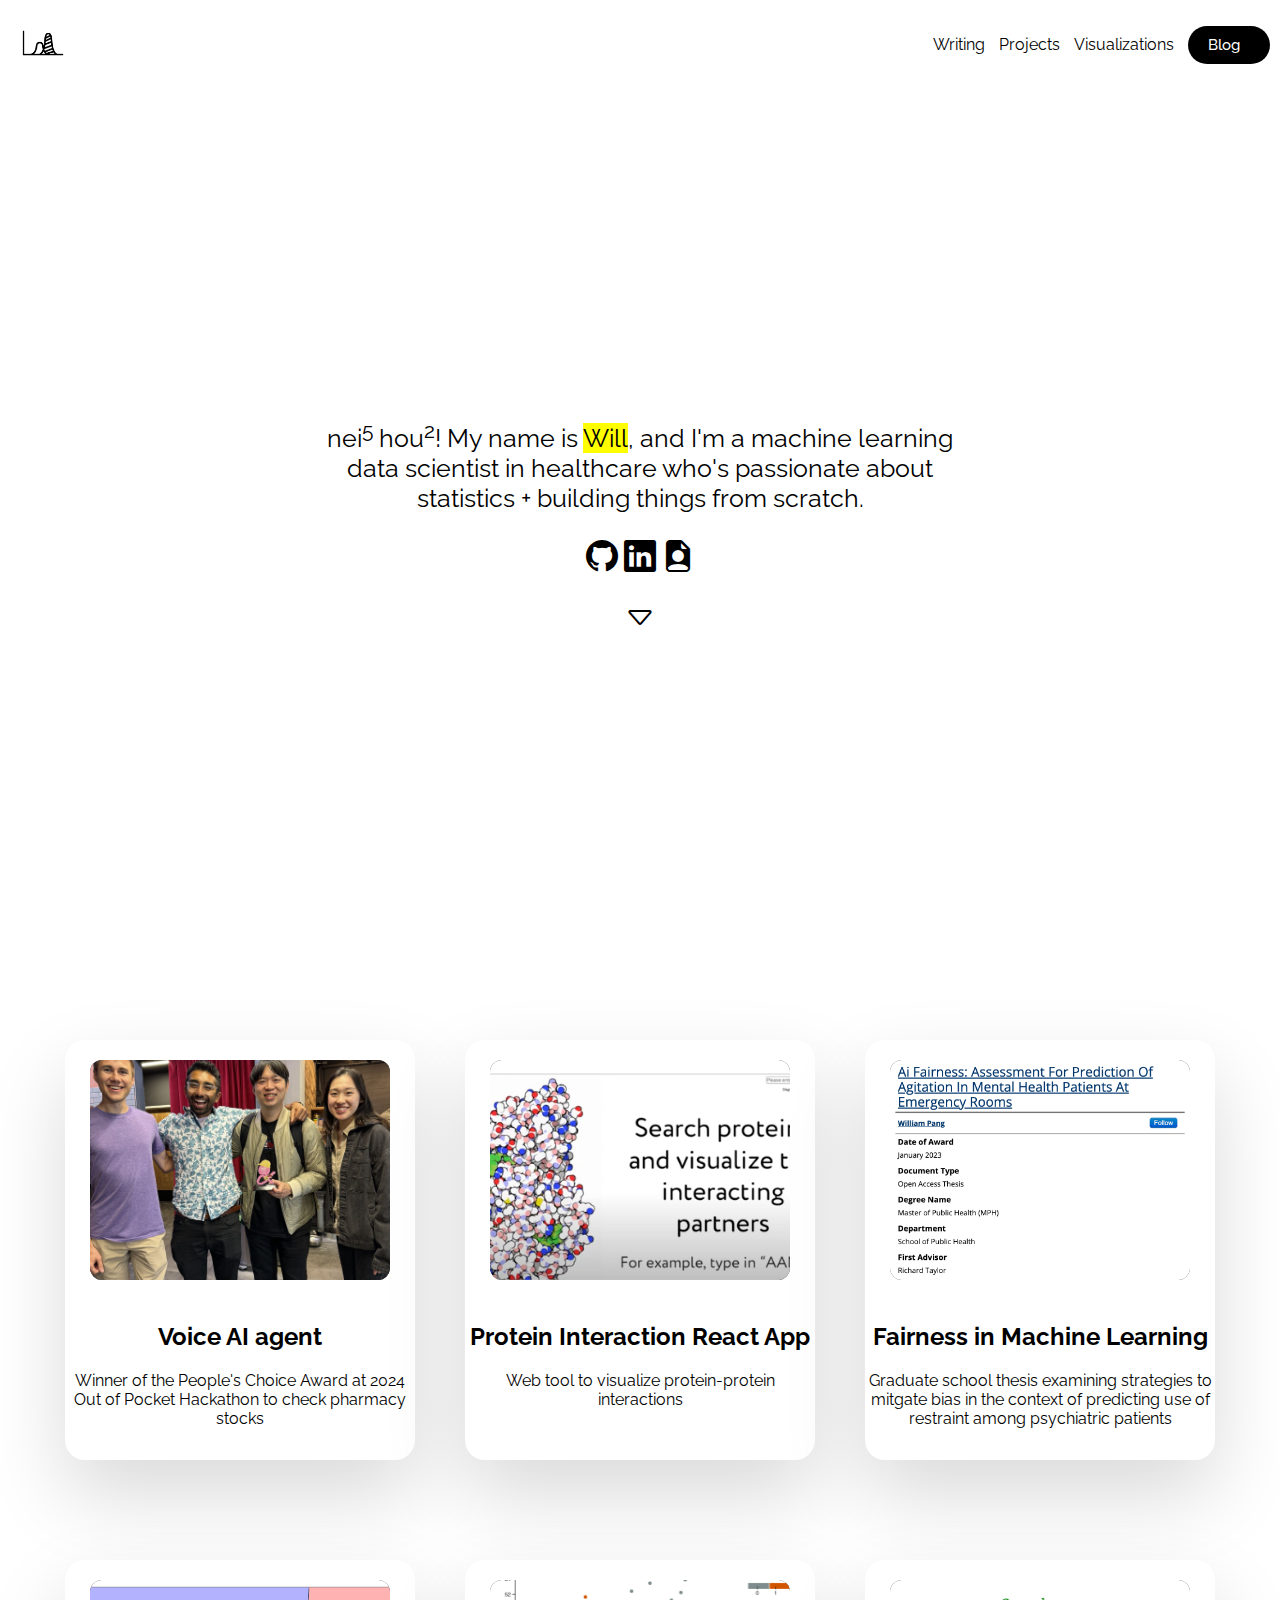
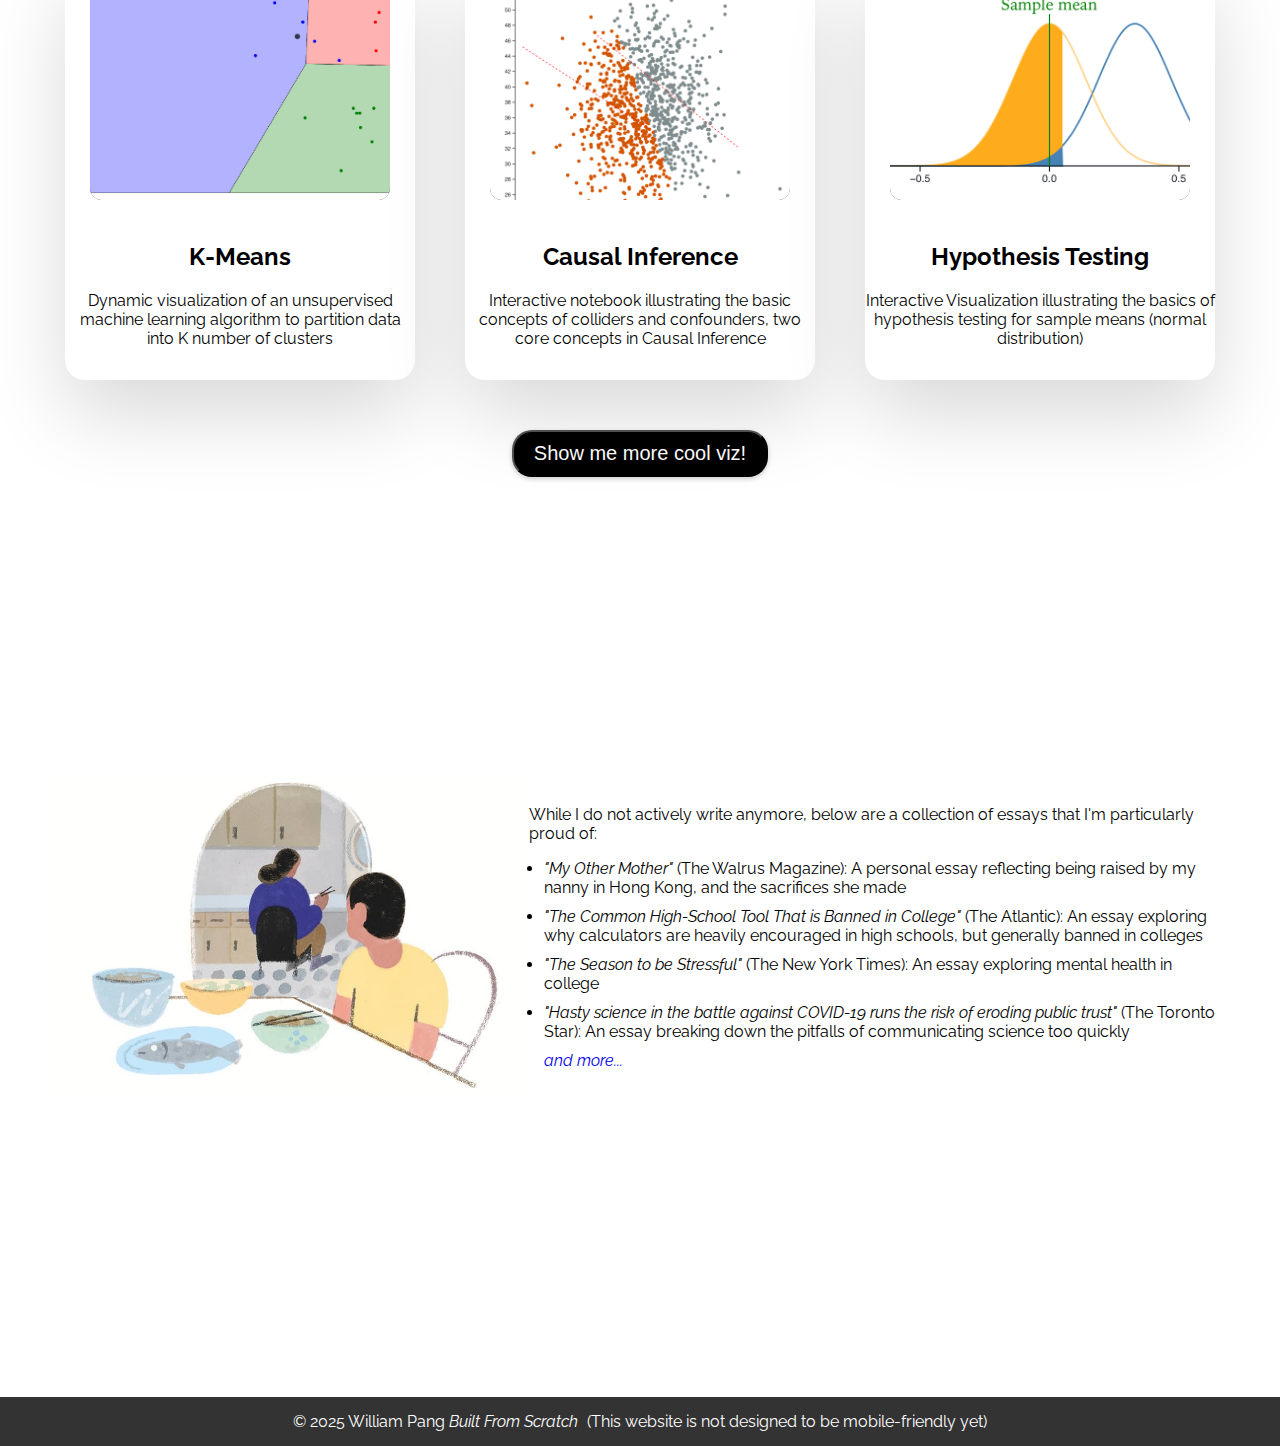
==== commit a639bf74: "Updated index" ====
--- a/index.html
+++ b/index.html
@@ -16,18 +16,21 @@
     <link href="https://fonts.googleapis.com/css2?family=Raleway:wght@100..900&display=swap" rel="stylesheet">
     <!-- Link to CSS file -->
     <link rel="stylesheet" href="css/styles.css">
+    <link rel="stylesheet" href="css/blog.css">
 </head>
 <body>
     <!-- Navigation Bar -->
     <nav>
         <div class="logo">
+            <a href="index.html">
             <img src="image/logo.png" alt="Logo">
+            </a>
         </div>
         <ul>
                 <li><a href="#writing">Writing</a></li>
                 <li><a href="#projects">Projects</a></li>
                 <li><a href="#visualization">Visualizations</a></li>
-                <li><button><a href="#">Blog</a></button></li>
+                <li><button><a href="blog.html">Blog</a></button></li>
         </ul>
     </nav>
 
@@ -70,7 +73,7 @@
       <div class="img-box"><a href = "https://elischolar.library.yale.edu/ysphtdl/2320/"><img src="image/ai-fairness.png"></a></div>
       <div class="custom-content">
         <h2><a href = "https://elischolar.library.yale.edu/ysphtdl/2320/">Fairness in Machine Learning</a></h2>
-        <p>Graduate school thesis examining straetgies to mitgate bias in prediction of restraint among psychiatric patients</p>
+        <p>Graduate school thesis examining strategies to mitgate bias in the context of predicting use of restraint among psychiatric patients</p>
       </div>
     </div>
 
--- a/css/blog.css
+++ b/css/blog.css
@@ -0,0 +1,37 @@
+  /* Header/Blog Title */
+  .header {
+    padding: 30px;
+    font-size: 40px;
+    text-align: center;
+    background: white;
+  }
+  
+  /* Add a card effect for articles */
+  .card {
+    background-color: white;
+    padding: 20px;
+    margin-top: 20px;
+  }
+  
+  /* Clear floats after the columns */
+  .row:after {
+    content: "";
+    display: table;
+    clear: both;
+  }
+  
+  /* Footer */
+  .footer {
+    padding: 20px;
+    text-align: center;
+    background: #ddd;
+    margin-top: 20px;
+  }
+  
+  /* Responsive layout - when the screen is less than 800px wide, make the two columns stack on top of each other instead of next to each other */
+  @media screen and (max-width: 800px) {
+    .leftcolumn, .rightcolumn {
+      width: 100%;
+      padding: 0;
+    }
+  }